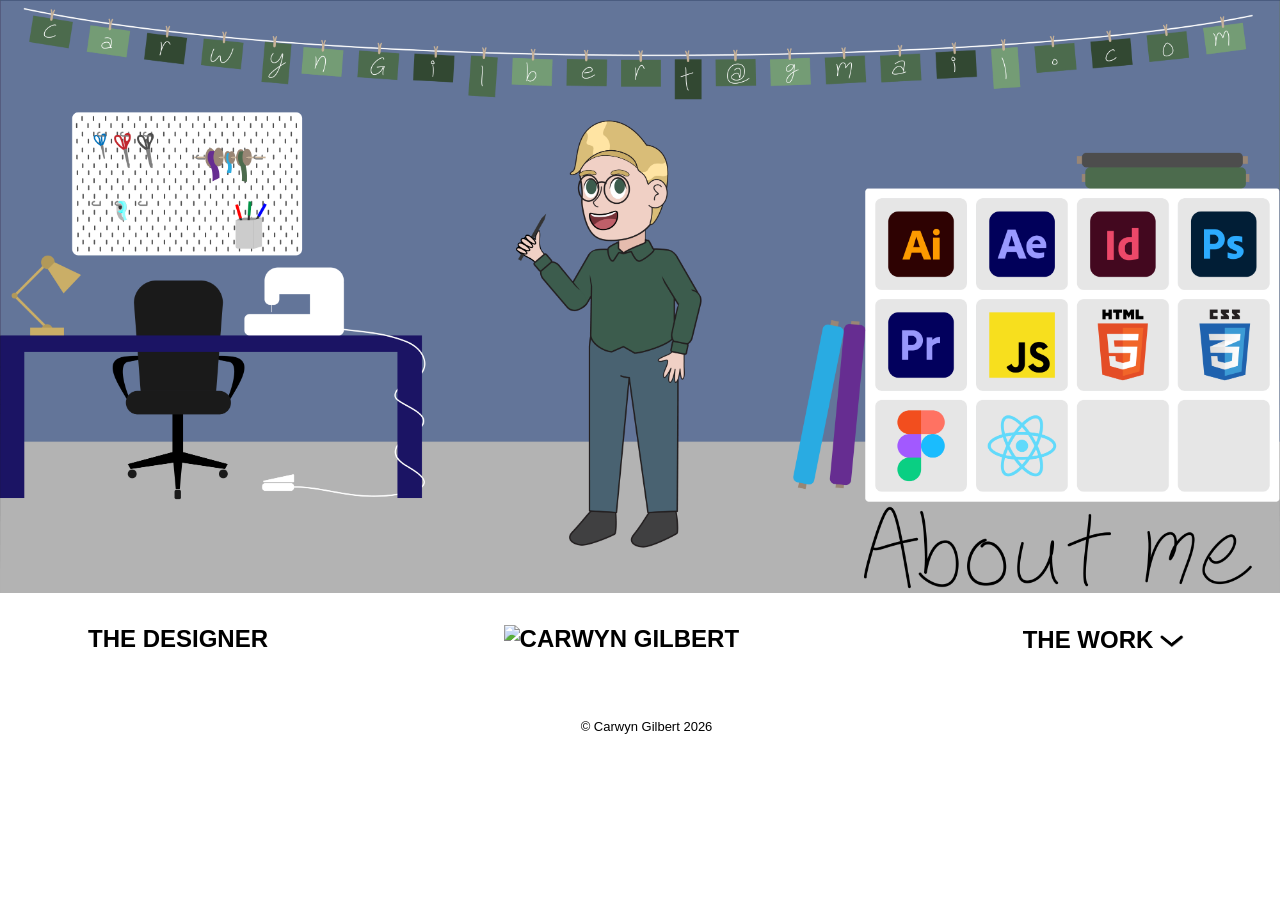
==== about.html @ acc24507 "assorted tweaks from hovers to buttons" ====
<!DOCTYPE html>
<html lang="en">
<head>
    <meta charset="UTF-8">
    <meta name="viewport" content="width=device-width, initial-scale=1.0">
    <title>Carwyn Gilbert Portfolio</title>
    <link rel="stylesheet" href="main.css">
    <link rel="stylesheet" href="craft.css">
    <script src="script.js" defer></script>
</head>
<body>
    <header>
        <div class="hero" id="craft-hero">
                <div id="postcard-1"><img class="transparent" src="images/transparent.png"></div>
                <div id="postcard-2"><img class="transparent" src="images/transparent.png"></div>
                <div id="postcard-3"><img class="transparent" src="images/transparent.png"></div>
                <div id="postcard-4"><img class="transparent" src="images/transparent.png"></div>
                <div id="postcard-5"><img class="transparent" src="images/transparent.png"></div>
                <div id="postcard-6"><img class="transparent" src="images/transparent.png"></div>
                <div id="postcard-7"><img class="transparent" src="images/transparent.png"></div>
                <div id="postcard-8"><img class="transparent" src="images/transparent.png"></div>
                <div id="postcard-9"><img class="transparent" src="images/transparent.png"></div>
                <div id="postcard-10"><img class="transparent" src="images/transparent.png"></div>
                <div id="postcard-11"><img class="transparent" src="images/transparent.png"></div>
                <div id="postcard-12"><img class="transparent" src="images/transparent.png"></div>
                <div id="postcard-13"><img class="transparent" src="images/transparent.png"></div>
                <div id="postcard-14"><img class="transparent" src="images/transparent.png"></div>
                <div id="postcard-15"><img class="transparent" src="images/transparent.png"></div>
                <div id="postcard-16"><img class="transparent" src="images/transparent.png"></div>
                <div id="postcard-17"><img class="transparent" src="images/transparent.png"></div>
                <div id="postcard-18"><img class="transparent" src="images/transparent.png"></div>
                <div id="postcard-19"><img class="transparent" src="images/transparent.png"></div>
                <div id="postcard-20"><img class="transparent" src="images/transparent.png"></div>
                <div id="postcard-21"><img class="transparent" src="images/transparent.png"></div>
                <div id="postcard-22"><img class="transparent" src="images/transparent.png"></div>
                <div id="postcard-23"><img class="transparent" src="images/transparent.png"></div>
                <div id="lamp"></div>
                <img class="craft" id="backgrgound" src="images/craftroom layers/0 background.png" alt="a denim blue room with a sewing machine on a table and a shelf full of different logos of softwares Carwyn is proficient in">
                <img class="craft" id="body" src="images/craftroom layers/0.1 body.png" alt="Carwyn dressed in a green shirt and denim pants">
                <img class="craft" id="arm" src="images/craftroom layers/0.2 arm.png" alt="Carwyn's hand holding a pen">
                <img class="craft" id="head" src="images/craftroom layers/0.3 head.png" alt="Carwyn's smiling face">
                <img class="craft" id="lamplight" src="images/craftroom layers/0.4 lamplight.png" alt="the glowing light from a desk lamp">
                <img class="craft" id="card-1" src="images/craftroom layers/1.png" alt="a capital C on a green postcard">
                <img class="craft" id="card-2" src="images/craftroom layers/2.png" alt="a letter a on a green postcard">
                <img class="craft" id="card-3" src="images/craftroom layers/3.png" alt="a letter r on a green postcard">
                <img class="craft" id="card-4" src="images/craftroom layers/4.png" alt="a letter w on a green postcard">
                <img class="craft" id="card-5" src="images/craftroom layers/5.png" alt="a letter y on a green postcard">
                <img class="craft" id="card-6" src="images/craftroom layers/6.png" alt="a letter n on a green postcard">
                <img class="craft" id="card-7" src="images/craftroom layers/7.png" alt="a capital G on a green postcard">
                <img class="craft" id="card-8" src="images/craftroom layers/8.png" alt="a letter i on a green postcard">
                <img class="craft" id="card-9" src="images/craftroom layers/9.png" alt="a letter l on a green postcard">
                <img class="craft" id="card-10" src="images/craftroom layers/10.png" alt="a letter b on a green postcard">
                <img class="craft" id="card-11" src="images/craftroom layers/11.png" alt="a letter e on a green postcard">
                <img class="craft" id="card-12" src="images/craftroom layers/12.png" alt="a letter r on a green postcard">
                <img class="craft" id="card-13" src="images/craftroom layers/13.png" alt="a letter t on a green postcard">
                <img class="craft" id="card-14" src="images/craftroom layers/14.png" alt="an at symbole on a green postcard">
                <img class="craft" id="card-15" src="images/craftroom layers/15.png" alt="a letter g on a green postcard">
                <img class="craft" id="card-16" src="images/craftroom layers/16.png" alt="a letter m on a green postcard">
                <img class="craft" id="card-17" src="images/craftroom layers/17.png" alt="a letter a on a green postcard">
                <img class="craft" id="card-18" src="images/craftroom layers/18.png" alt="a letter i on a green postcard">
                <img class="craft" id="card-19" src="images/craftroom layers/19.png" alt="a letter l on a green postcard">
                <img class="craft" id="card-20" src="images/craftroom layers/20.png" alt="a period symbol on a green postcard">
                <img class="craft" id="card-21" src="images/craftroom layers/21.png" alt="a letter c on a green postcard">
                <img class="craft" id="card-22" src="images/craftroom layers/22.png" alt="a letter o on a green postcard">
                <img class="craft" id="card-23" src="images/craftroom layers/23.png" alt="a letter m on a green postcard">
        </div>
        <nav>
            <div class="topnav default" id="navbar">
                <button class="hamburger" id="burger" onclick="hamburger()"><img id="menu-icon" src="images/hamburger.png" alt="click to open the menu"></button>
                <ul>
                    <li id="home-logo"> <a href="index.html" class="logo"><img src="images/CSLG-logo.svg" alt="Carwyn Gilbert" id="svg-logo"/></a></li>
                    <li id="designer"><a href="about.html">The Designer</a></li>
                    <li id="expand-submenu"><button onclick="expandCases()">The Work <img src="images/arrow down.png" id="arrow"></button>
                        <div id="submenu" class="submenu expandable">
                            <ul id="submenu-list">
                                <li class="explore"><a href="rise.html">Rise Chocolate</a></li>
                                <li class="explore"><a href="mana.html">Mana E-Bike</a></li>
                                <li class="explore"><a href="athena.html">Athena Umbrella Co</a></li>
                                <li class="explore"><a href="KES.html">Author Site</a></li>
                                <li class="explore"><a href="greaterviczoo.html">Greater Victoria Zoo</a></li>
                            </ul>
                        </div>
                    </li>
                </ul>
            </div>
        </nav>
    </header>
    <main>
        
    </main>
    <footer>
        <p><span> &#169; </span>Carwyn Gilbert 2026</p>
    </footer>
</body>
</html>
---- main.css ----
body {
    margin: 0;
    min-height: 100vh;
    display: flex;
    flex-direction: column;
    align-items: center;
}

main {
    width: 100%;
    height: auto;
    overflow: hidden;
    display: flex;
    flex-direction: column;
    align-items: center;
    gap: 1rem;
    max-width: 1200px;
    margin-bottom: 1%;
}

footer {
    margin: 1%;
}

/* Nav */
header {
    display: flex;
    flex-direction: column;
    align-items: end;
    z-index: 1;
    margin-bottom: .5%;
    }


#svg-logo {
    height: 5rem;
    margin-top: -1rem;
    max-width: 100rem;
}

nav {
    display: flex;
    flex-direction: row;
    width: 100%;
    justify-content: space-between;
    z-index: 3;
}

.topnav {
	display: flex;
    flex-direction: row;
    align-items: center;
    margin: 1em;
    width: 100%;
}

.topnav ul {
    display: flex;
    flex-direction: row;
    list-style: none;
    justify-content: space-between;
    align-items: start;
    width: 100%;
}

.topnav li {
    margin-right: 2em;
    margin-left: 2em;
    flex-shrink: 0;
}

.topnav button {
    font-family: sans-serif;
    font-weight: 700;
    font-size: x-large;
    text-transform: uppercase;
    margin: 0;
    padding-left: 2em;
    padding-right: 2em;
    max-height: 2em;
    border: none;
    background-color: rgba(0,0,0,0);
    cursor: pointer;
}

.topnav img {
    max-width: 3rem;
}

.hamburger {
    display: none;
}
#arrow {
    width: 1em;
}
#arrowup {
    width: 1em;
    rotate: 180deg;
}

.expandable {
    display: none;
}

.expanded-explore {
    display: block;
}

#expand-submenu {
    display: flex;
    flex-direction: column;
    justify-content: center;
    order: 3;
}

#submenu {
    position: relative;
    top: -13.25rem;
}

#submenu ul {
    display: flex;
    flex-direction: column;
    padding: 0;
    align-items: center;
    background-color: white;
    
}

#submenu li {
    margin: 0;
    margin-top: .5em;
    font-size: large;
    padding-right: 1em;
}

#submenu a:link,
#submenu a:visited {
    margin: 0;
    margin-top: .5em;
    font-size: medium;
}

ul a:link,
ul a:visited {
    color: black;
    font-family: sans-serif;
    font-weight: 700;
    font-size: x-large;
    text-decoration: none;
    text-transform: uppercase;
}
#designer {
    order:1;
}
#home-logo {
    order:2;
}


@media screen and (max-width: 800px) {
    .topnav {
        justify-content: end;
    }
    .default ul {
        display: none;
    }
    .hamburger {
        display: block;
    }

    .expanded ul {
        display: flex;
        flex-direction: column;
        z-index: 6;
        align-items: center;
    }
    .expanded ul button {
        font-family: sans-serif;
        font-weight: 700;
        font-size: x-large;
        margin: 0;
        padding: 0;
        max-height: 2em;
    }
    .expanded li {
        margin-bottom: 1em;
    }

    #submenu-list {
        position: relative;
        top: 13rem;
    }

    #home-logo {
        order: 0;
    }
    #burger {
        order: 2;
        padding: 0;
        align-self: start;
    }
}

.transparent {
    object-fit: contain;
    max-width: 100%;
    max-height: 100%;
    align-self: center;
}


h1 {
    font-family: sans-serif;
    font-weight: 500;
    margin: 0;
}

h3 {
    font-family: sans-serif;
    font-weight: 400;
    margin: 0;
}

p {
    font-family: sans-serif;
    font-weight: 100;
    margin: 0;
    max-width: 70ch;
    margin-inline: auto;
    text-indent: 1em;
}

footer {
    font-size: small;
}
---- craft.css ----
.hero {
    display: grid;
    grid-template-columns: .5fr repeat(23, 1fr) .5fr;
    grid-template-rows: .5fr 1fr 1fr;
}
.hero div {
    align-self: center;
}

.craft {
    grid-area: 1 / 1 / span 3 /span 25;
    display: grid;
    grid-template-columns: 1fr;
    grid-template-rows: 1fr;
    height: auto;
    width: 100%;
}

.craft img {
    grid-area: 1 / 1 / 4 / 6;
}

/* .transparent {
    object-fit: contain;
    max-width: 100%;
    max-height: 100%;
    align-self: center;
} */

#postcard-1 {
    grid-area: 1 / 2 / span 1 / span 1;
    z-index: 10;
}
#postcard-1:hover ~ #card-1 {
    transform-origin: 4% 3%;
    transform: rotate(10deg);
}

#postcard-2 {
    grid-area: 1 / 3 / span 1 / span 1;
    z-index: 10;
}
#postcard-2:hover ~ #card-2 {
    transform-origin: 8% 5%;
    transform: rotate(10deg);
}

#postcard-3 {
    grid-area: 1 / 4 / span 1 / span 1;
    z-index: 10;
}
#postcard-3:hover ~ #card-3 {
    transform-origin: 13% 6%;
    transform: rotate(10deg);
}

#postcard-4 {
    grid-area: 1 / 5 / span 1 / span 1;
    z-index: 10;
}
#postcard-4:hover ~ #card-4 {
    transform-origin: 17% 6%;
    transform: rotate(10deg);
}

#postcard-5 {
    grid-area: 1 / 6 / span 1 / span 1;
    z-index: 10;
}
#postcard-5:hover ~ #card-5 {
    transform-origin: 21% 7%;
    transform: rotate(10deg);
}

#postcard-6 {
    grid-area: 1 / 7 / span 1 / span 1;
    z-index: 10;
}
#postcard-6:hover ~ #card-6 {
    transform-origin: 25% 8%;
    transform: rotate(10deg);
}

#postcard-7 {
    grid-area: 1 / 8 / span 1 / span 1;
    z-index: 10;
}
#postcard-7:hover ~ #card-7 {
    transform-origin: 29% 8%;
    transform: rotate(10deg);
}

#postcard-8 {
    grid-area: 1 / 9 / span 1 / span 1;
    z-index: 10;
}
#postcard-8:hover ~ #card-8 {
    transform-origin: 34% 8%;
    transform: rotate(10deg);
}

#postcard-9 {
    grid-area: 1 / 10 / span 1 / span 1;
    z-index: 10;
}
#postcard-9:hover ~ #card-9 {
    transform-origin: 37% 8%;
    transform: rotate(10deg);
}

#postcard-10 {
    grid-area: 1 / 11 / span 1 / span 1;
    z-index: 10;
}
#postcard-10:hover ~ #card-10 {
    transform-origin: 41% 9%;
    transform: rotate(10deg);
}

#postcard-11 {
    grid-area: 1 / 12 / span 1 / span 1;
    z-index: 10;
}
#postcard-11:hover ~ #card-11 {
    transform-origin: 45% 9%;
    transform: rotate(10deg);
}

#postcard-12 {
    grid-area: 1 / 13 / span 1 / span 1;
    z-index: 10;
}
#postcard-12:hover ~ #card-12 {
    transform-origin: 50% 9%;
    transform: rotate(10deg);
}

#postcard-13 {
    grid-area: 1 / 14 / span 1 / span 1;
    z-index: 10;
}
#postcard-13:hover ~ #card-13 {
    transform-origin: 53% 9%;
    transform: rotate(10deg);
}

#postcard-14 {
    grid-area: 1 / 15 / span 1 / span 1;
    z-index: 10;
}
#postcard-14:hover ~ #card-14 {
    transform-origin: 57% 9%;
    transform: rotate(10deg);
}

#postcard-15 {
    grid-area: 1 / 16 / span 1 / span 1;
    z-index: 10;
}
#postcard-15:hover ~ #card-15 {
    transform-origin: 61% 9%;
    transform: rotate(10deg);
}

#postcard-16 {
    grid-area: 1 / 17 / span 1 / span 1;
    z-index: 10;
}
#postcard-16:hover ~ #card-16 {
    transform-origin: 65% 9%;
    transform: rotate(10deg);
}

#postcard-17 {
    grid-area: 1 / 18 / span 1 / span 1;
    z-index: 10;
}
#postcard-17:hover ~ #card-17 {
    transform-origin: 70% 9%;
    transform: rotate(10deg);
}

#postcard-18 {
    grid-area: 1 / 19 / span 1 / span 1;
    z-index: 10;
}
#postcard-18:hover ~ #card-18 {
    transform-origin: 74% 8.5%;
    transform: rotate(10deg);
}

#postcard-19 {
    grid-area: 1 / 20 / span 1 / span 1;
    z-index: 10;
}
#postcard-19:hover ~ #card-19 {
    transform-origin: 78% 8%;
    transform: rotate(10deg);
}

#postcard-20 {
    grid-area: 1 / 21 / span 1 / span 1;
    z-index: 10;
}
#postcard-20:hover ~ #card-20 {
    transform-origin: 82% 8%;
    transform: rotate(10deg);
}

#postcard-21 {
    grid-area: 1 / 22 / span 1 / span 1;
    z-index: 10;
}
#postcard-21:hover ~ #card-21 {
    transform-origin: 86% 7%;
    transform: rotate(10deg);
}

#postcard-22 {
    grid-area: 1 / 23 / span 1 / span 1;
    z-index: 10;
}
#postcard-22:hover ~ #card-22 {
    transform-origin: 91% 5%;
    transform: rotate(10deg);
}

#postcard-23 {
    grid-area: 1 / 24 / span 1 / span 1;
    z-index: 10;
}
#postcard-23:hover ~ #card-23 {
    transform-origin: 95% 4%;
    transform: rotate(10deg);
}

#lamp {
    grid-area: 2 / 2 / span 1 / span 1;
    z-index: 10;
    align-self: end;
}
#lamp img {
    object-fit: fill;
    margin-bottom: 5%;
}

#lamp:hover ~ #lamplight {
    z-index: 5;
}
#lamplight {
    z-index: -1;
}


@keyframes armWave {
    0% {transform: rotate(-5deg);}
    100% {transform: rotate(5deg);}
}
#arm {
    transform-origin: 44% 50%;
    animation: armWave 2s linear infinite alternate;
}

@keyframes headTic {
    0% {transform: rotate(0deg);}
    100% {transform: rotate(-5deg);}
}

#head {
    transform-origin: 49% 39%;
    animation: headTic 3s linear infinite alternate;
}
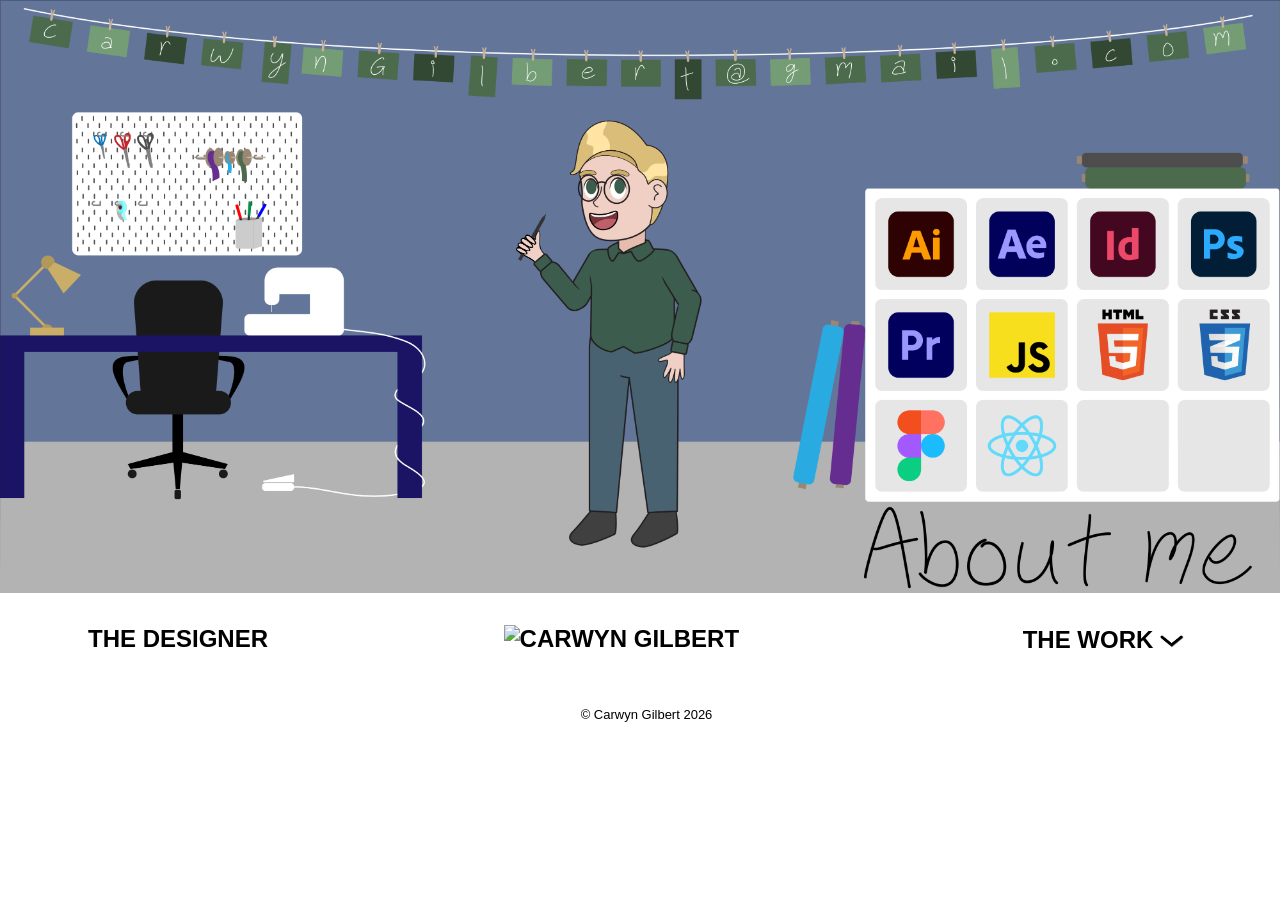
==== commit 3638c92a: "switched lamp to button instead of hover" ====
--- a/about.html
+++ b/about.html
@@ -7,6 +7,7 @@
     <link rel="stylesheet" href="main.css">
     <link rel="stylesheet" href="craft.css">
     <script src="script.js" defer></script>
+    <script src="craft.js" defer></script>
 </head>
 <body>
     <header>
@@ -34,12 +35,12 @@
                 <div id="postcard-21"><img class="transparent" src="images/transparent.png"></div>
                 <div id="postcard-22"><img class="transparent" src="images/transparent.png"></div>
                 <div id="postcard-23"><img class="transparent" src="images/transparent.png"></div>
-                <div id="lamp"></div>
+                <div id="lamp"><button onclick="lampSwitch()"><img class="transparent" src="images/transparent.png" alt="a work lamp, currently off"></button></div>
                 <img class="craft" id="backgrgound" src="images/craftroom layers/0 background.png" alt="a denim blue room with a sewing machine on a table and a shelf full of different logos of softwares Carwyn is proficient in">
                 <img class="craft" id="body" src="images/craftroom layers/0.1 body.png" alt="Carwyn dressed in a green shirt and denim pants">
                 <img class="craft" id="arm" src="images/craftroom layers/0.2 arm.png" alt="Carwyn's hand holding a pen">
                 <img class="craft" id="head" src="images/craftroom layers/0.3 head.png" alt="Carwyn's smiling face">
-                <img class="craft" id="lamplight" src="images/craftroom layers/0.4 lamplight.png" alt="the glowing light from a desk lamp">
+                <img class="craft light" id="lamp-off" src="images/craftroom layers/0.4 lamplight.png" alt="the glowing light from a desk lamp">
                 <img class="craft" id="card-1" src="images/craftroom layers/1.png" alt="a capital C on a green postcard">
                 <img class="craft" id="card-2" src="images/craftroom layers/2.png" alt="a letter a on a green postcard">
                 <img class="craft" id="card-3" src="images/craftroom layers/3.png" alt="a letter r on a green postcard">
--- a/main.css
+++ b/main.css
@@ -1,5 +1,9 @@
+html, body {
+    margin: 0;
+    padding: 0;
+}
+
 body {
-    margin: 0;
     min-height: 100vh;
     display: flex;
     flex-direction: column;
@@ -13,9 +17,6 @@
     display: flex;
     flex-direction: column;
     align-items: center;
-    gap: 1rem;
-    max-width: 1200px;
-    margin-bottom: 1%;
 }
 
 footer {
@@ -214,18 +215,21 @@
     font-family: sans-serif;
     font-weight: 500;
     margin: 0;
+    margin-bottom: .5em;
 }
 
 h3 {
     font-family: sans-serif;
     font-weight: 400;
     margin: 0;
+    margin-bottom: .5em;
 }
 
 p {
     font-family: sans-serif;
     font-weight: 100;
     margin: 0;
+    margin-bottom: 1em;
     max-width: 70ch;
     margin-inline: auto;
     text-indent: 1em;
@@ -233,4 +237,103 @@
 
 footer {
     font-size: small;
+}
+
+.card {
+    display: grid;
+    grid-template-columns: 1fr 1fr;
+    margin: 2.5% 5%;
+    align-items: center;
+}
+.card img {
+    width: 100%;
+}
+#intro {
+    margin: 0;
+}
+
+.info {
+    display: flex;
+    flex-direction: column;
+    align-items: center;
+    margin: 2rem;    
+    text-align: center;
+}
+
+#rise {
+    margin-top: -10%;
+}
+
+.carousel {
+    display: grid;
+    grid-template-columns: 10% 80% 10%;
+    grid-template-rows: 1fr;
+    justify-content: center;
+    align-items: center;
+}
+.carousel img {
+    grid-area: 1 / 2 / span 1 /span 1;
+}
+.carousel a {
+    grid-area: 1 / 2 / span 1 /span 1;
+}
+.carousel button {
+    grid-area: 1 / 3 / span 1 /span 1;
+    justify-self: end;
+    padding: 0;
+    border-radius: 100%;
+    height: 2rem;
+    width: 2rem;
+    padding: .25rem;
+    order: 2;
+    cursor: pointer;
+}
+
+.carousel .left {
+    grid-area: 1 / 1 / span 1 /span 1;
+    justify-self: start;
+    order: 2;
+}
+.left img{
+    rotate: 180deg;
+}
+
+#rise-top {
+    order: 1;
+}
+#rise-left {
+    display: none;
+}
+#rise-right {
+    display: none;
+}
+
+#athena-top {
+    order: 1;
+}
+#athena-left {
+    display: none;
+}
+#athena-right {
+    display: none;
+}
+
+#zoo-top {
+    order: 1;
+}
+#zoo-left {
+    display: none;
+}
+#zoo-right {
+    display: none;
+}
+
+#KES-top {
+    order: 1;
+}
+#KES-left {
+    display: none;
+}
+#KES-right {
+    display: none;
 }
--- a/craft.css
+++ b/craft.css
@@ -236,19 +236,26 @@
 
 #lamp {
     grid-area: 2 / 2 / span 1 / span 1;
-    z-index: 10;
+    z-index: 10;    
     align-self: end;
 }
+
+#lamp button {
+    background-color: transparent;
+    border: none;
+    cursor: pointer;
+}
+
 #lamp img {
     object-fit: fill;
     margin-bottom: 5%;
 }
 
-#lamp:hover ~ #lamplight {
-    z-index: 5;
-}
-#lamplight {
+#lamp-off {
     z-index: -1;
+}
+#lamp-on {
+    z-index: 2;
 }
 
 
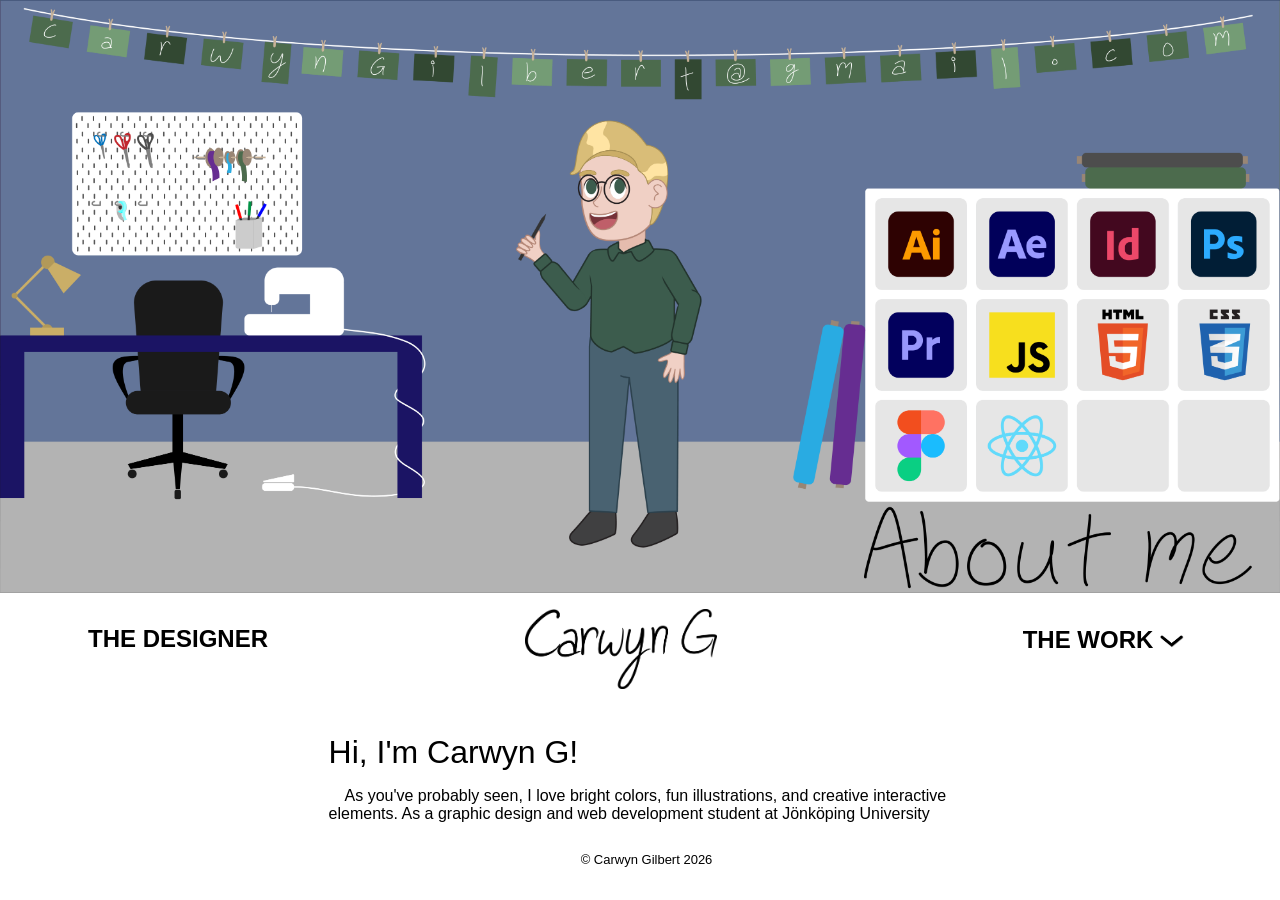
==== commit 3ee74e70: "images filled on all pages, navbar logo tweaked" ====
--- a/about.html
+++ b/about.html
@@ -69,7 +69,7 @@
             <div class="topnav default" id="navbar">
                 <button class="hamburger" id="burger" onclick="hamburger()"><img id="menu-icon" src="images/hamburger.png" alt="click to open the menu"></button>
                 <ul>
-                    <li id="home-logo"> <a href="index.html" class="logo"><img src="images/CSLG-logo.svg" alt="Carwyn Gilbert" id="svg-logo"/></a></li>
+                    <li id="home-logo"> <a href="index.html" class="logo"><img src="images/cslg-logo.png" alt="Carwyn G" id="svg-logo"/></a></li>
                     <li id="designer"><a href="about.html">The Designer</a></li>
                     <li id="expand-submenu"><button onclick="expandCases()">The Work <img src="images/arrow down.png" id="arrow"></button>
                         <div id="submenu" class="submenu expandable">
@@ -87,7 +87,10 @@
         </nav>
     </header>
     <main>
-        
+        <div class="bio">
+            <h1>Hi, I'm Carwyn G!</h1>
+            <p>As you've probably seen, I love bright colors, fun illustrations, and creative interactive elements. As a graphic design and web development student at Jönköping University</p>
+        </div>
     </main>
     <footer>
         <p><span> &#169; </span>Carwyn Gilbert 2026</p>
--- a/main.css
+++ b/main.css
@@ -159,50 +159,6 @@
 }
 
 
-@media screen and (max-width: 800px) {
-    .topnav {
-        justify-content: end;
-    }
-    .default ul {
-        display: none;
-    }
-    .hamburger {
-        display: block;
-    }
-
-    .expanded ul {
-        display: flex;
-        flex-direction: column;
-        z-index: 6;
-        align-items: center;
-    }
-    .expanded ul button {
-        font-family: sans-serif;
-        font-weight: 700;
-        font-size: x-large;
-        margin: 0;
-        padding: 0;
-        max-height: 2em;
-    }
-    .expanded li {
-        margin-bottom: 1em;
-    }
-
-    #submenu-list {
-        position: relative;
-        top: 13rem;
-    }
-
-    #home-logo {
-        order: 0;
-    }
-    #burger {
-        order: 2;
-        padding: 0;
-        align-self: start;
-    }
-}
-
 .transparent {
     object-fit: contain;
     max-width: 100%;
@@ -245,11 +201,19 @@
     margin: 2.5% 5%;
     align-items: center;
 }
-.card img {
+.card:nth-of-type(even) .info{
+    order: 1;
+}
+
+  .card img {
     width: 100%;
 }
 #intro {
     margin: 0;
+    width: 100%;
+}
+#intro .info {
+    margin-top: 10%;
 }
 
 .info {
@@ -258,6 +222,7 @@
     align-items: center;
     margin: 2rem;    
     text-align: center;
+    align-self: start;
 }
 
 #rise {
@@ -336,4 +301,124 @@
 }
 #KES-right {
     display: none;
+}
+
+#bubble {
+    display: none;
+}
+#mobile {
+    display: none;
+}
+
+.portfolio-page {
+    display: grid;
+    grid-template-columns: 1fr 1fr;
+    grid-template-rows: repeat(16 1fr);
+    column-gap: 5%;
+}
+
+.portfolio-page img {
+    width: 100%;
+    grid-row: span 2;
+}
+
+/* Mobile View */
+@media screen and (max-width: 800px) {
+    .topnav {
+        justify-content: end;
+    }
+    .default ul {
+        display: none;
+    }
+    .hamburger {
+        display: block;
+    }
+
+    .expanded ul {
+        display: flex;
+        flex-direction: column;
+        z-index: 6;
+        align-items: center;
+    }
+    .expanded ul button {
+        font-family: sans-serif;
+        font-weight: 700;
+        font-size: x-large;
+        margin: 0;
+        padding: 0;
+        max-height: 2em;
+    }
+    .expanded li {
+        margin-bottom: 1em;
+    }
+
+    #submenu-list {
+        position: relative;
+        top: 13rem;
+    }
+
+    #home-logo {
+        order: 0;
+    }
+    #burger {
+        order: 2;
+        padding: 0;
+        align-self: start;
+    }
+
+    .card {
+        display: grid;
+        grid-template-columns: 1fr;
+        grid-template-rows: 1fr 1fr;
+        margin: 2.5% 5%;
+        align-items: center;
+    }
+    .card:nth-of-type(even) .info {
+        order: 0;
+    }
+    
+    #me {
+        display: grid;
+        grid-template-columns: 1fr .5fr 1fr;
+        grid-template-rows: 1fr 1fr;
+    }
+    #portrait {
+        grid-area: 1 / 2 / 4 / 4;
+    }
+    #bubble {
+        display: block;
+        grid-area: 1 / 1 / 2 / 3;
+    }
+    #mobile {
+        display: block;
+        grid-area: 1 / 1 / 2 / 3;
+        margin-top: 5%;
+        padding: 16% 22% 10% 15%;
+        margin-left: -2%;
+        text-align: center;
+    }
+    .portfolio-page {
+        display: grid;
+        grid-template-columns: 1fr;
+    }
+}
+
+@media screen and (max-width: 565px) {
+    #mobile {
+        margin-top: 5%;
+        padding: 16% 22% 10% 15%;
+        margin-left: -2%;
+        text-align: center;
+        font-size: small;
+    }
+}
+
+@media screen and (max-width: 450px) {
+    #mobile {
+        margin-top: 5%;
+        padding: 16% 22% 10% 15%;
+        margin-left: -2%;
+        text-align: center;
+        font-size: x-small;
+    }
 }
--- a/craft.css
+++ b/craft.css
@@ -2,6 +2,7 @@
     display: grid;
     grid-template-columns: .5fr repeat(23, 1fr) .5fr;
     grid-template-rows: .5fr 1fr 1fr;
+    overflow: hidden;
 }
 .hero div {
     align-self: center;
@@ -252,10 +253,10 @@
 }
 
 #lamp-off {
-    z-index: -1;
+    display: none;
 }
 #lamp-on {
-    z-index: 2;
+    display: block;
 }
 
 
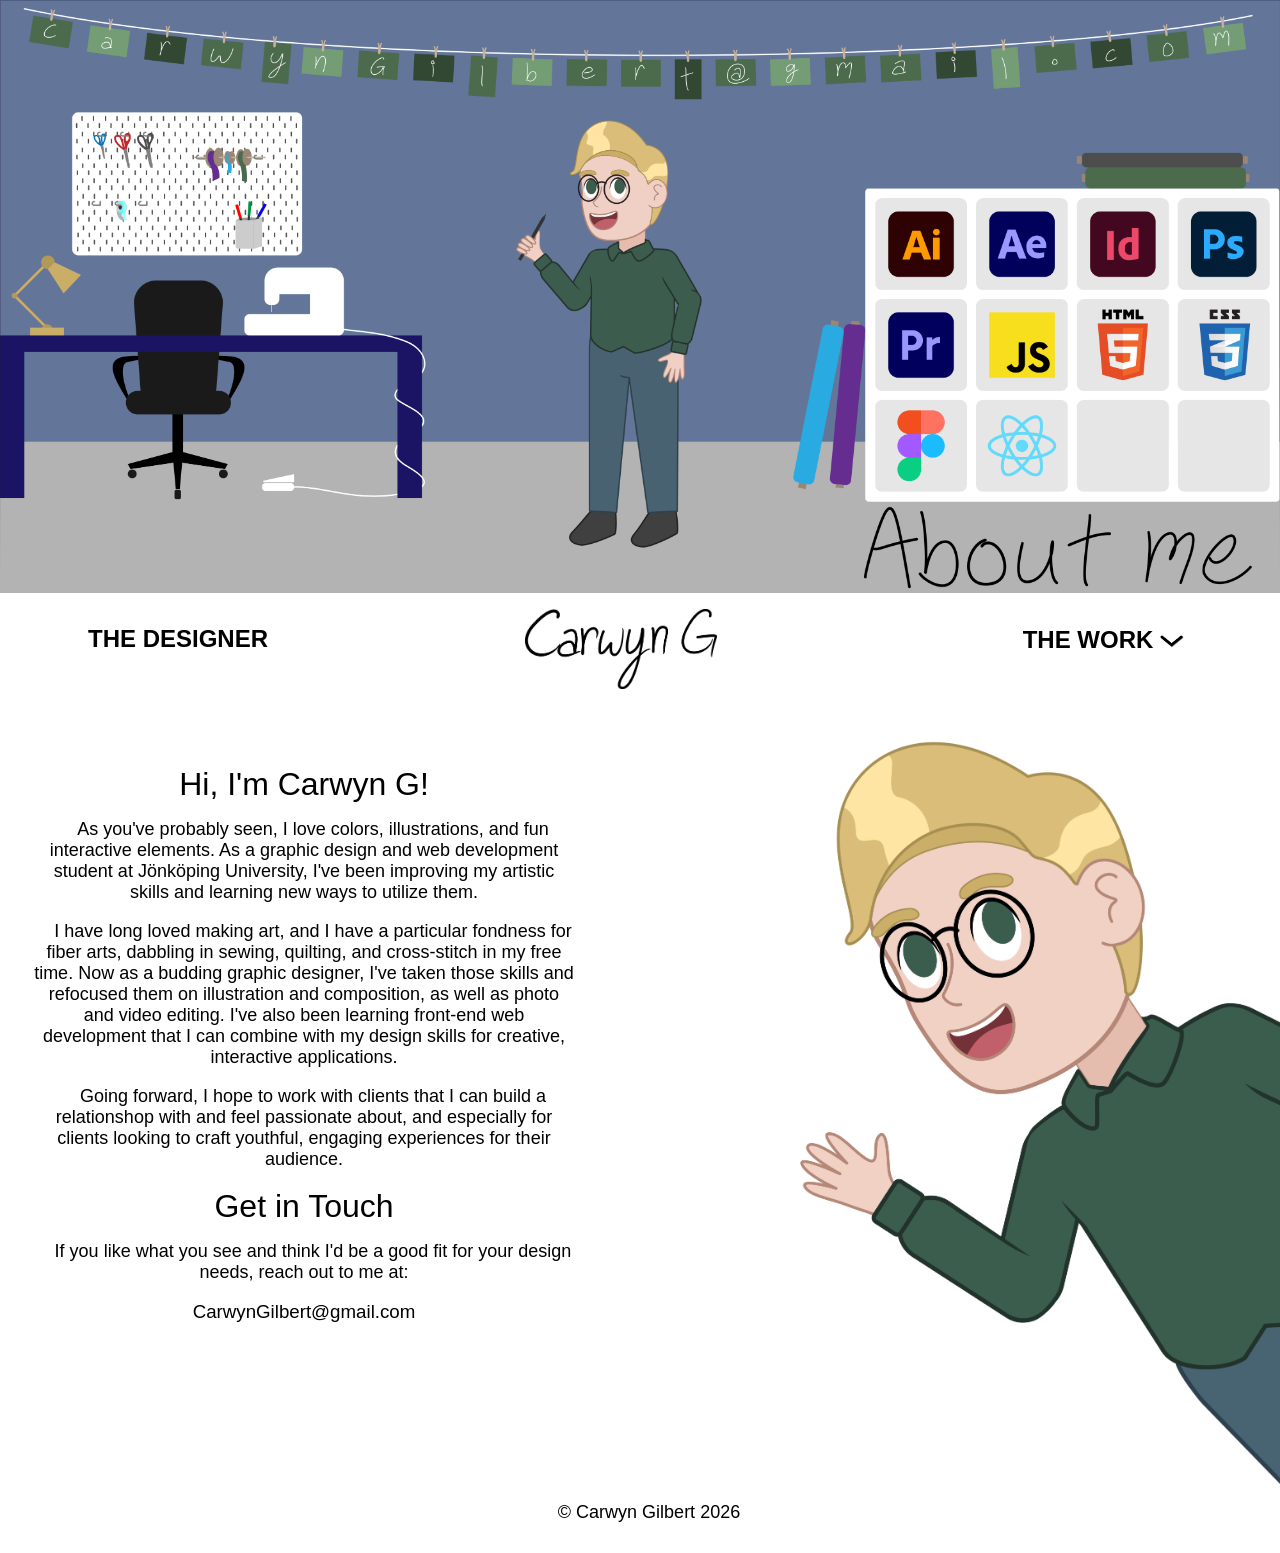
==== commit 789b526b: "navbar tweaks, mana content added" ====
--- a/about.html
+++ b/about.html
@@ -75,10 +75,10 @@
                         <div id="submenu" class="submenu expandable">
                             <ul id="submenu-list">
                                 <li class="explore"><a href="rise.html">Rise Chocolate</a></li>
+                                <li class="explore"><a href="athena.html">Athena Umbrella Co</a></li>
                                 <li class="explore"><a href="mana.html">Mana E-Bike</a></li>
-                                <li class="explore"><a href="athena.html">Athena Umbrella Co</a></li>
+                                <li class="explore"><a href="greaterviczoo.html">Greater Victoria Zoo</a></li>
                                 <li class="explore"><a href="KES.html">Author Site</a></li>
-                                <li class="explore"><a href="greaterviczoo.html">Greater Victoria Zoo</a></li>
                             </ul>
                         </div>
                     </li>
@@ -87,9 +87,17 @@
         </nav>
     </header>
     <main>
-        <div class="bio">
-            <h1>Hi, I'm Carwyn G!</h1>
-            <p>As you've probably seen, I love bright colors, fun illustrations, and creative interactive elements. As a graphic design and web development student at Jönköping University</p>
+        <div class="portfolio-page">
+            <div class="info">
+                <h1>Hi, I'm Carwyn G!</h1>
+                <p>As you've probably seen, I love colors, illustrations, and fun interactive elements. As a graphic design and web development student at Jönköping University, I've been improving my artistic skills and learning new ways to utilize them.</p>
+                <p>I have long loved making art, and I have a particular fondness for fiber arts, dabbling in sewing, quilting, and cross-stitch in my free time. Now as a budding graphic designer, I've taken those skills and refocused them on illustration and composition, as well as photo and video editing. I've also been learning front-end web development that I can combine with my design skills for creative, interactive applications.</p>
+                <p>Going forward, I hope to work with clients that I can build a relationshop with and feel passionate about, and especially for clients looking to craft youthful, engaging experiences for their audience.</p>
+                <h1>Get in Touch</h1>
+                <p>If you like what you see and think I'd be a good fit for your design needs, reach out to me at:</p>
+                <h3>CarwynGilbert@gmail.com</h3>
+            </div>
+            <img src="images/peeking me.png" alt="an illustration of Carwyn G"
         </div>
     </main>
     <footer>
--- a/main.css
+++ b/main.css
@@ -112,11 +112,15 @@
     flex-direction: column;
     justify-content: center;
     order: 3;
+    position: relative;
 }
 
 #submenu {
-    position: relative;
-    top: -13.25rem;
+    position: absolute;
+    top: 105%;
+    z-index: 8;
+    padding: 1rem;
+    background-color: white;
 }
 
 #submenu ul {
@@ -132,7 +136,6 @@
     margin: 0;
     margin-top: .5em;
     font-size: large;
-    padding-right: 1em;
 }
 
 #submenu a:link,
@@ -172,6 +175,7 @@
     font-weight: 500;
     margin: 0;
     margin-bottom: .5em;
+    text-align: center;
 }
 
 h3 {
@@ -189,6 +193,7 @@
     max-width: 70ch;
     margin-inline: auto;
     text-indent: 1em;
+    font-size: large;
 }
 
 footer {
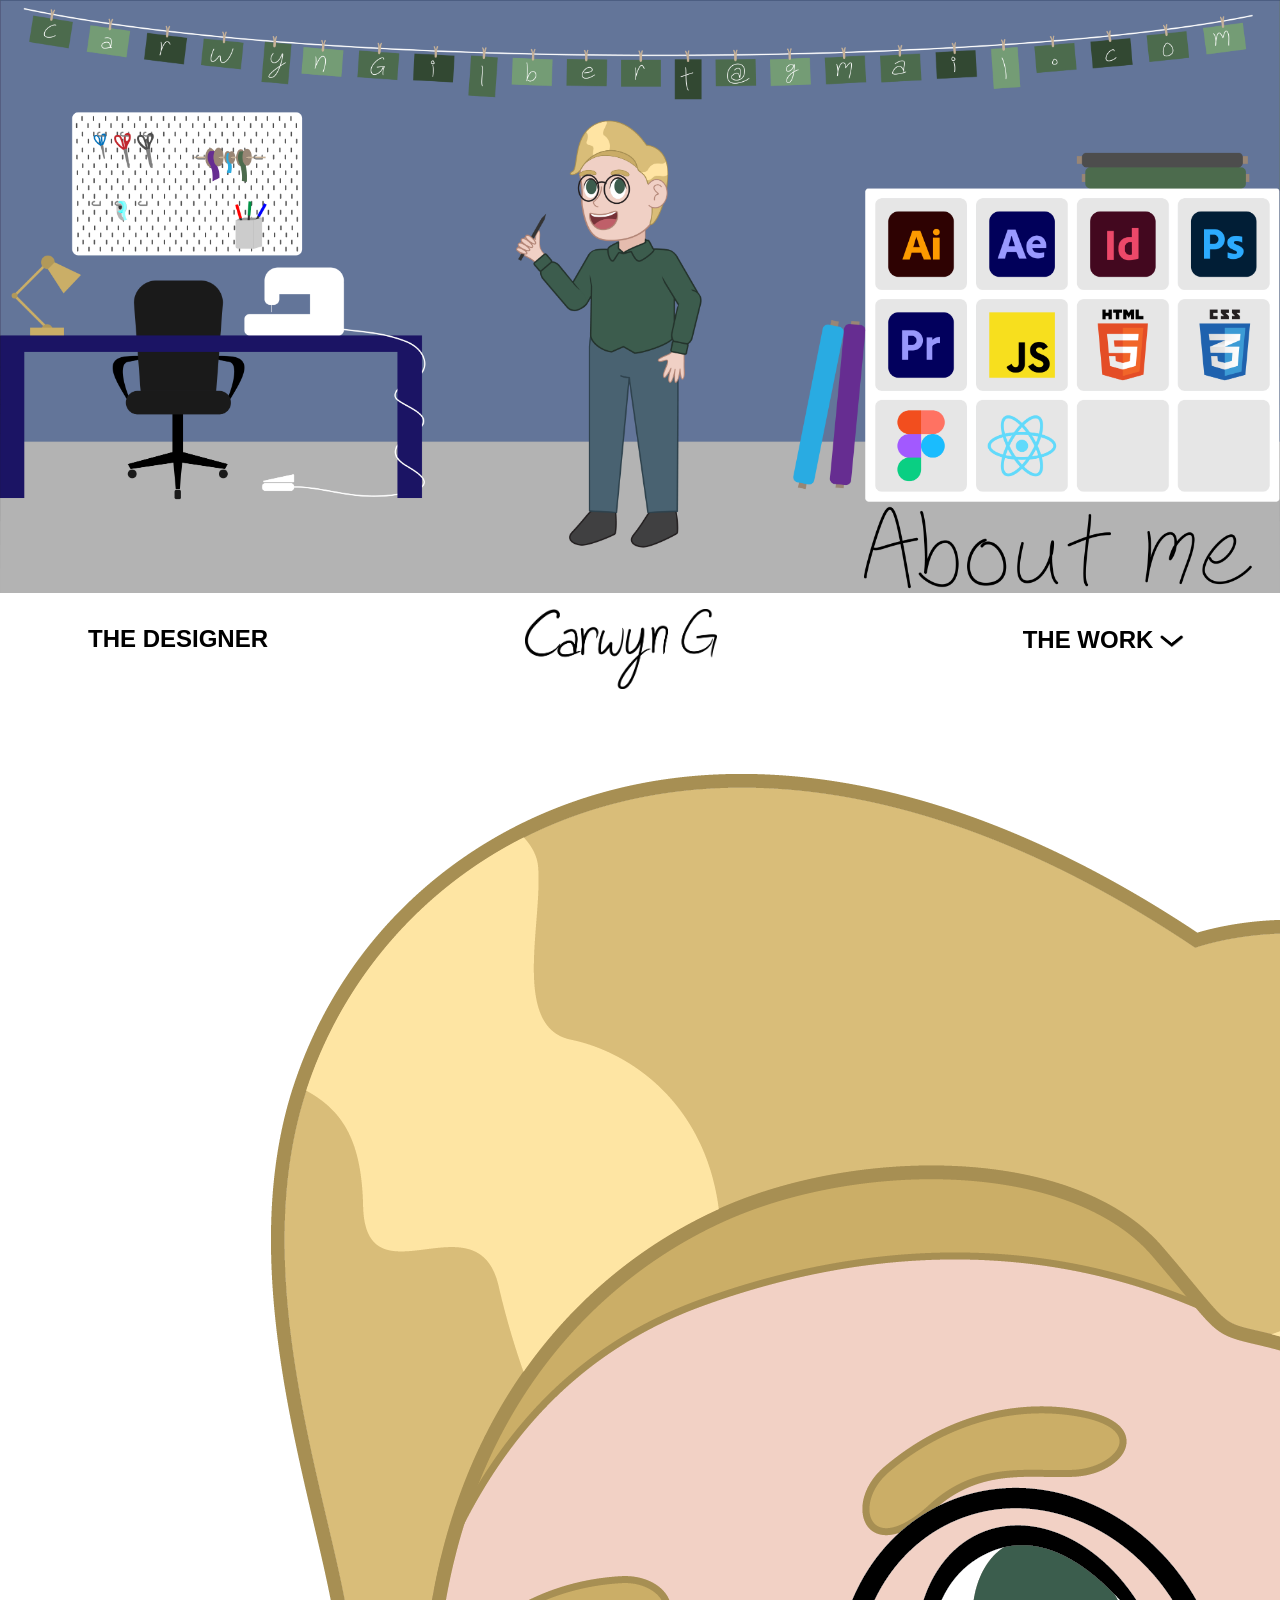
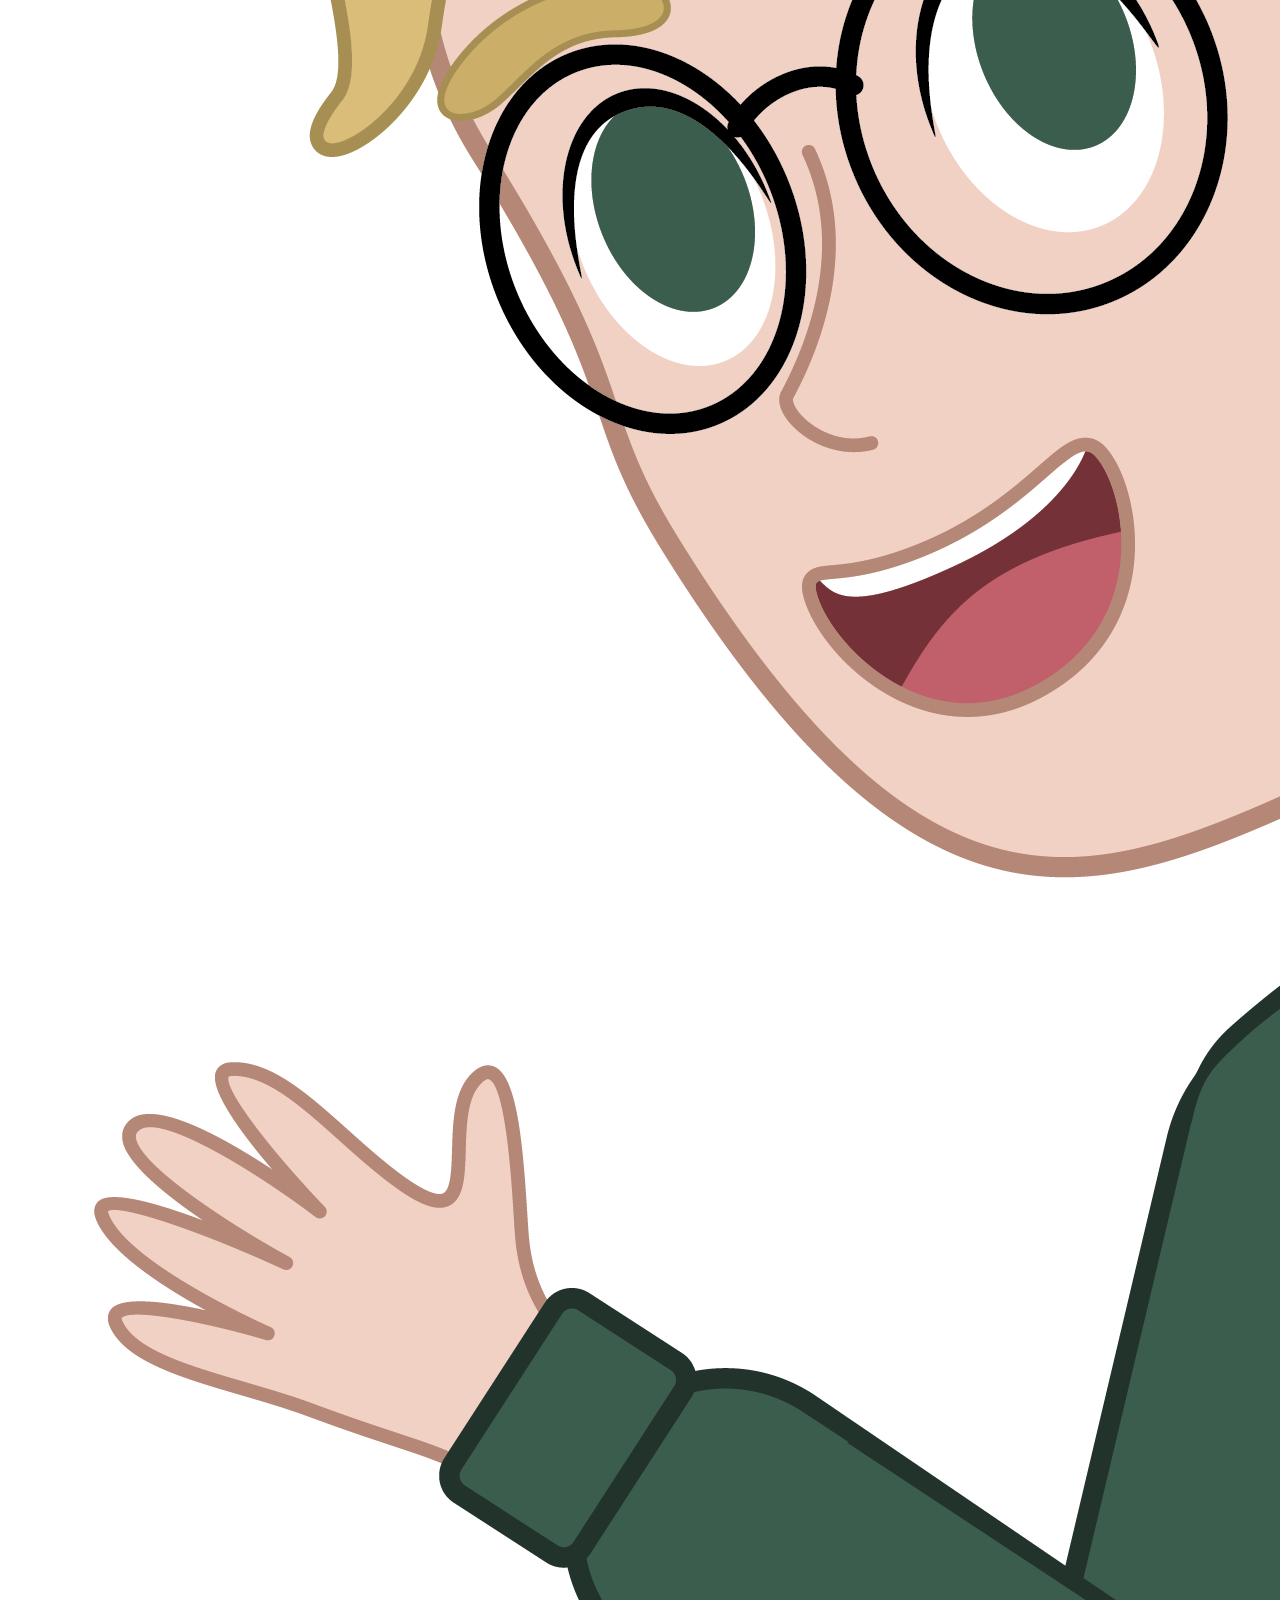
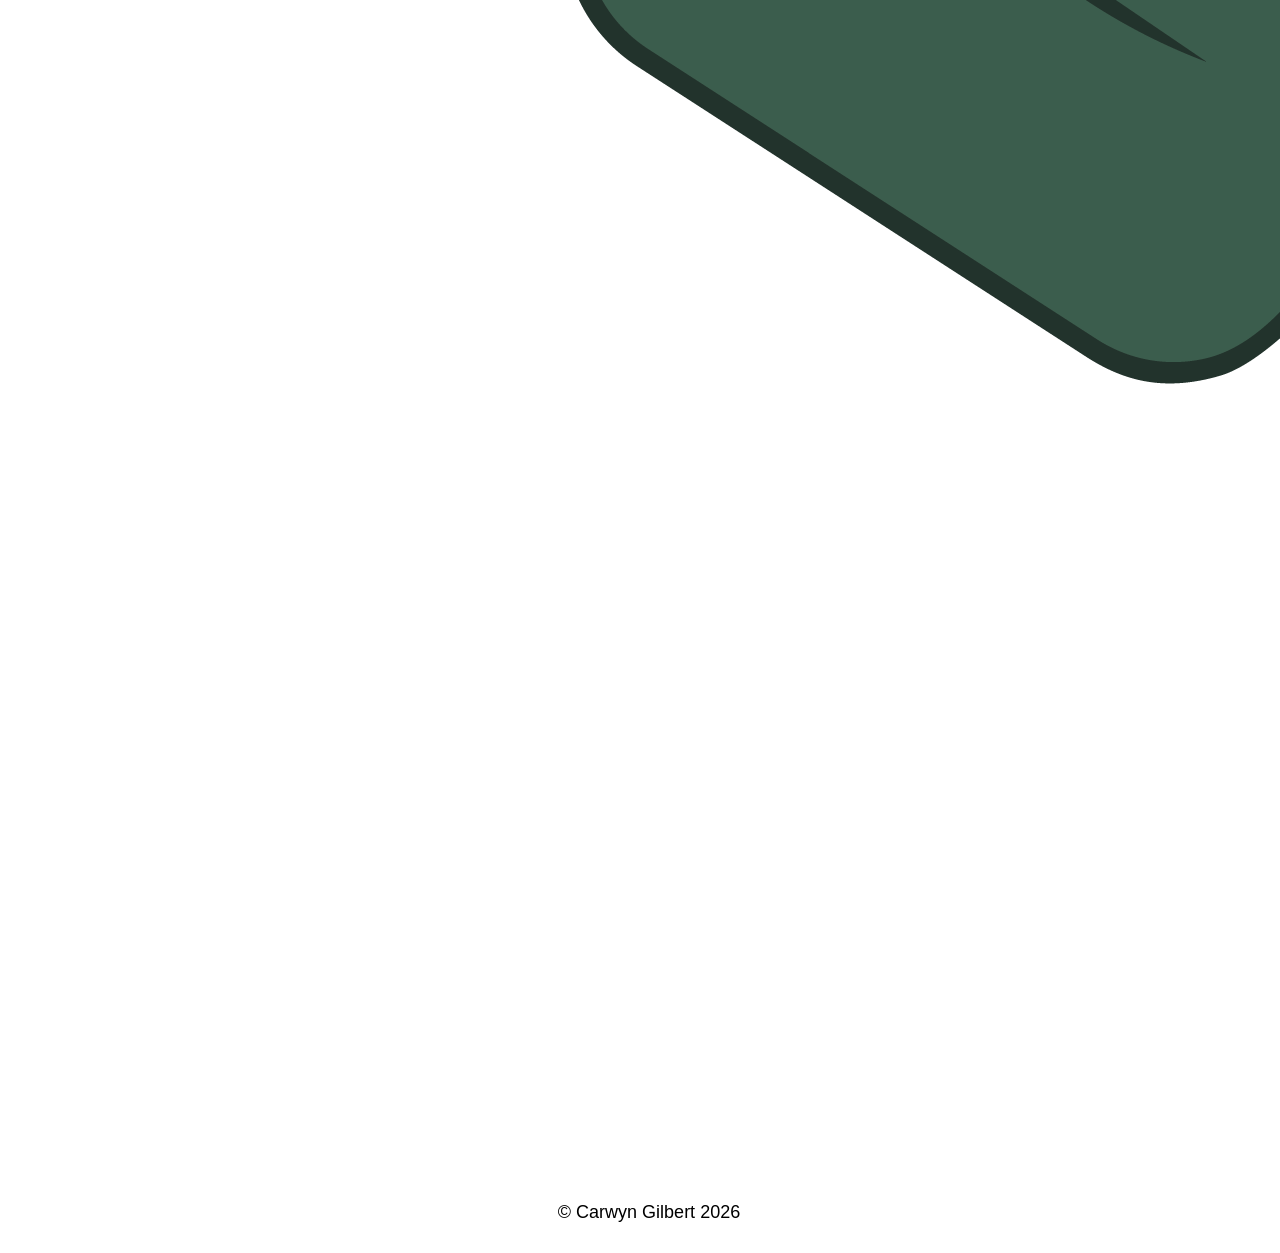
==== commit 5661acea: "ultra basic loading screen added" ====
--- a/about.html
+++ b/about.html
@@ -10,6 +10,9 @@
     <script src="craft.js" defer></script>
 </head>
 <body>
+    <div class="loadingScreen">
+        <h1>Loading...</h1>
+    </div>
     <header>
         <div class="hero" id="craft-hero">
                 <div id="postcard-1"><img class="transparent" src="images/transparent.png"></div>
--- a/main.css
+++ b/main.css
@@ -1,6 +1,17 @@
 html, body {
     margin: 0;
     padding: 0;
+}
+
+.loadingScreen {
+  position: absolute;
+  z-index: 5;
+  width: 100%;
+  height: 100vh;
+  background-color: white;
+  display: flex;
+  align-items: center;
+  justify-content: center;
 }
 
 body {
@@ -228,6 +239,8 @@
     margin: 2rem;    
     text-align: center;
     align-self: start;
+    min-height: 25vw;
+    justify-content: center;
 }
 
 #rise {
@@ -242,6 +255,7 @@
     align-items: center;
 }
 .carousel img {
+    width: 100%;
     grid-area: 1 / 2 / span 1 /span 1;
 }
 .carousel a {
@@ -308,6 +322,16 @@
     display: none;
 }
 
+#alt-top {
+    order: 1;
+}
+#alt-left {
+    display: none;
+}
+#alt-right {
+    display: none;
+}
+
 #bubble {
     display: none;
 }
@@ -322,9 +346,11 @@
     column-gap: 5%;
 }
 
-.portfolio-page img {
-    width: 100%;
+.media {
+    width: 100%;
+    max-width: 50vw;
     grid-row: span 2;
+    grid-column: span 1;
 }
 
 /* Mobile View */
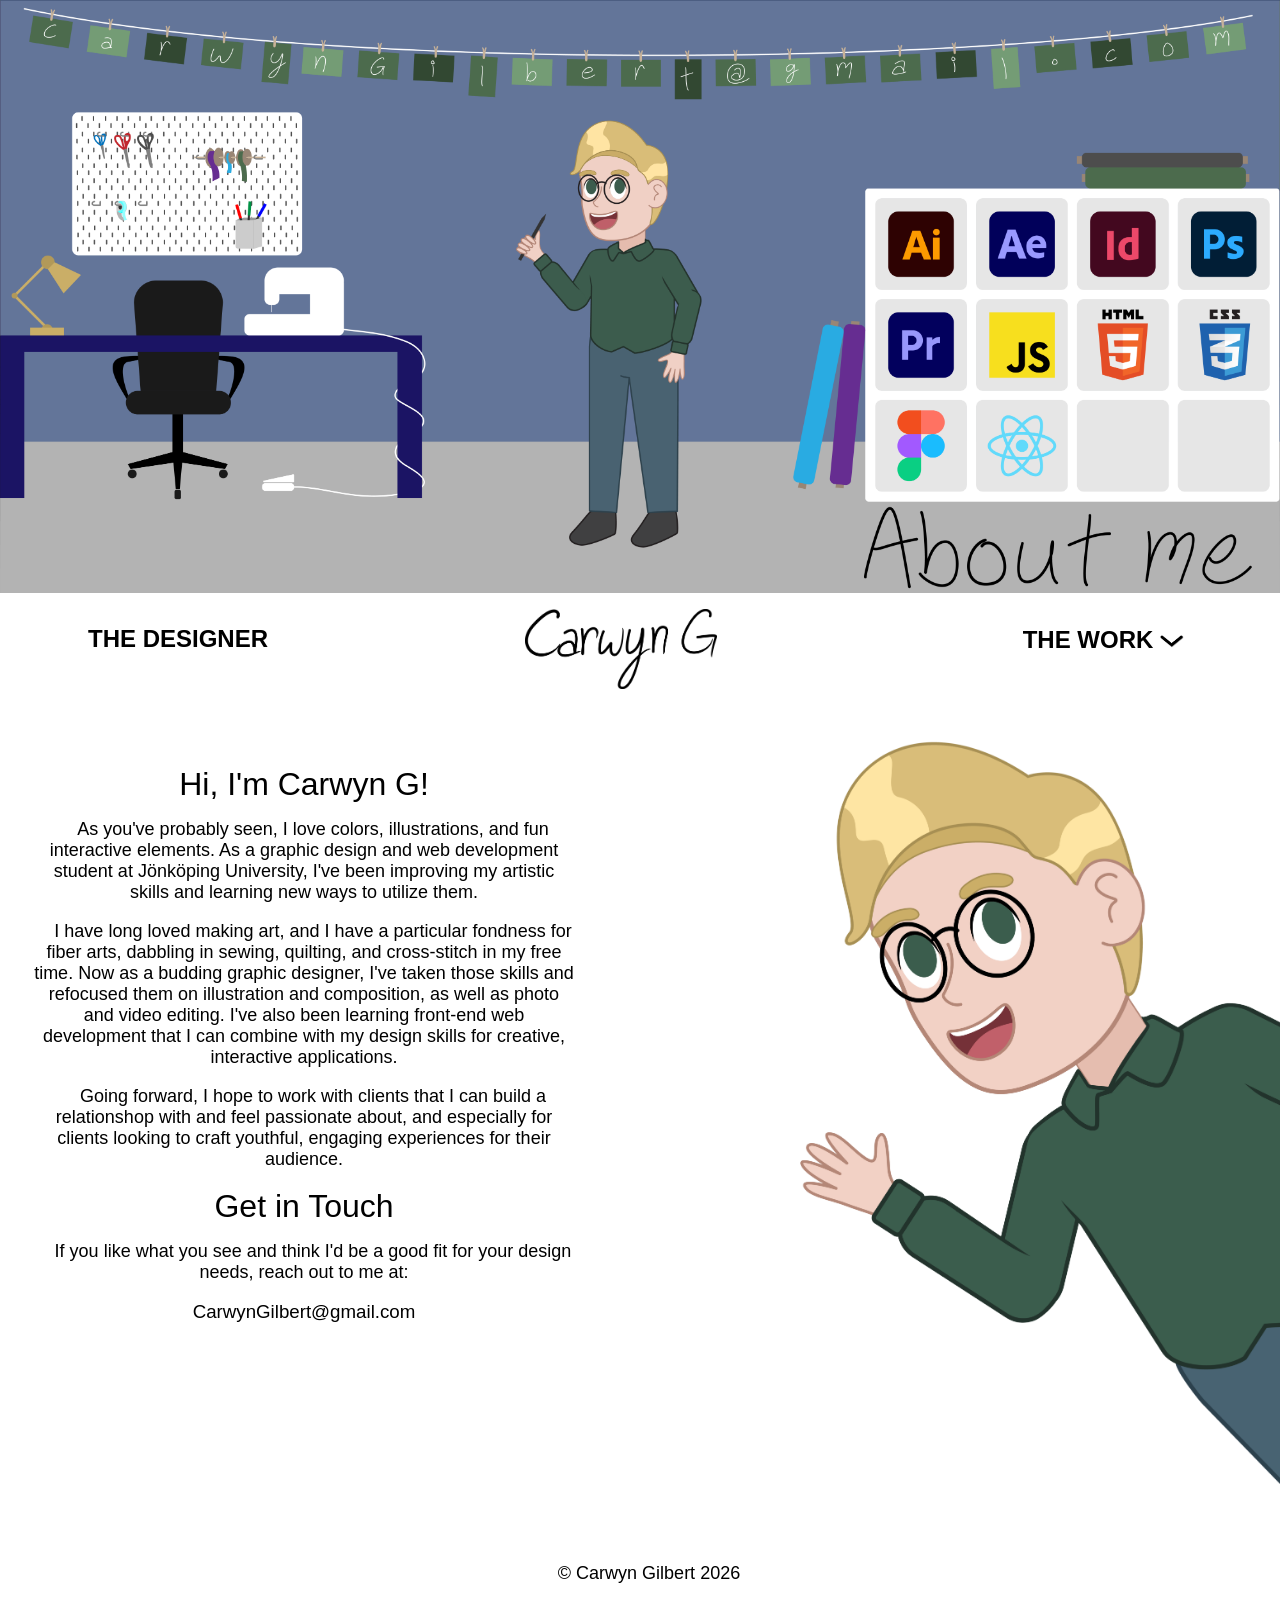
==== commit aab1ceec: "fixed missing class on about page image" ====
--- a/about.html
+++ b/about.html
@@ -100,7 +100,7 @@
                 <p>If you like what you see and think I'd be a good fit for your design needs, reach out to me at:</p>
                 <h3>CarwynGilbert@gmail.com</h3>
             </div>
-            <img src="images/peeking me.png" alt="an illustration of Carwyn G"
+            <img class="media" src="images/peeking me.png" alt="an illustration of Carwyn G">
         </div>
     </main>
     <footer>
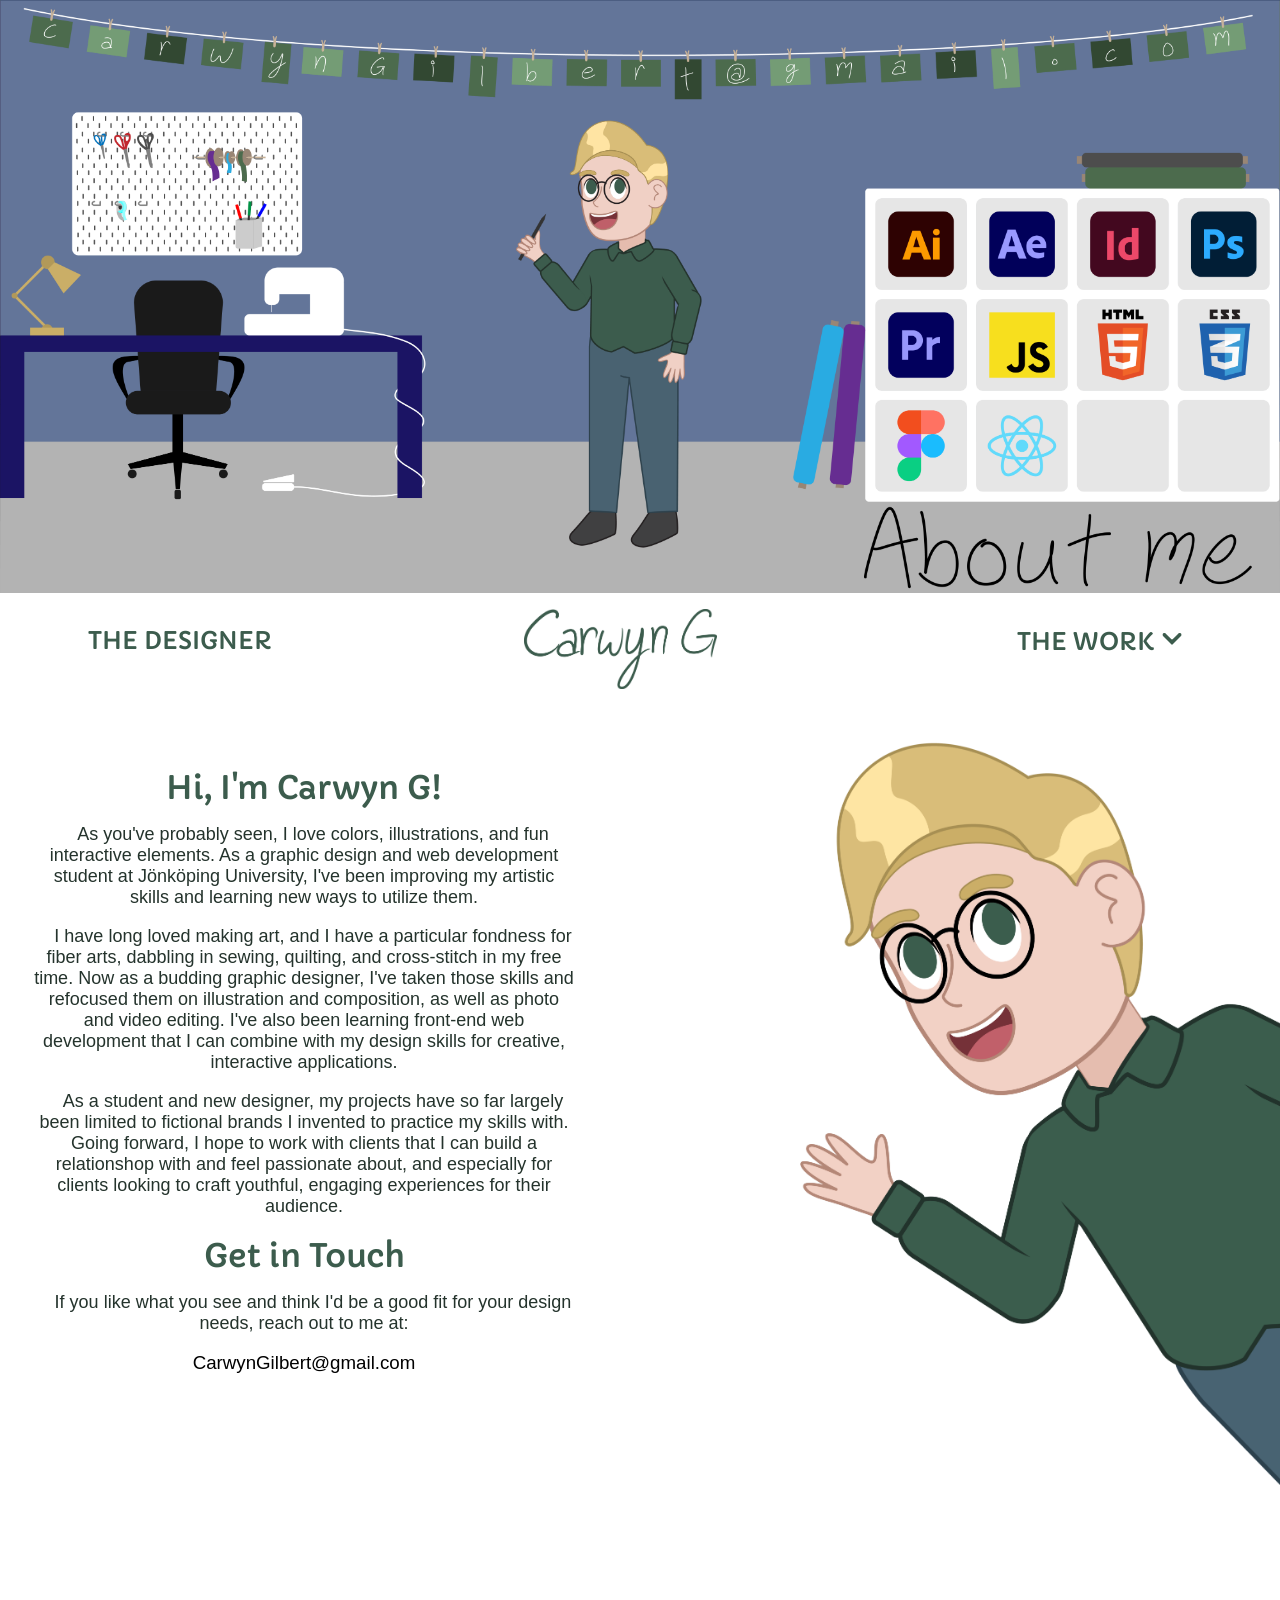
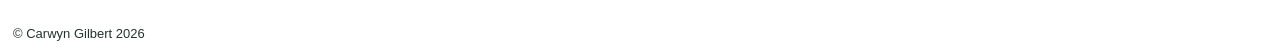
==== commit e7180da0: "style tweaks" ====
--- a/about.html
+++ b/about.html
@@ -3,7 +3,10 @@
 <head>
     <meta charset="UTF-8">
     <meta name="viewport" content="width=device-width, initial-scale=1.0">
-    <title>Carwyn Gilbert Portfolio</title>
+    <title>Carwyn G - Bio</title>
+    <link rel="preconnect" href="https://fonts.googleapis.com">
+    <link rel="preconnect" href="https://fonts.gstatic.com" crossorigin>
+    <link href="https://fonts.googleapis.com/css2?family=Capriola&display=swap" rel="stylesheet">
     <link rel="stylesheet" href="main.css">
     <link rel="stylesheet" href="craft.css">
     <script src="script.js" defer></script>
@@ -95,7 +98,7 @@
                 <h1>Hi, I'm Carwyn G!</h1>
                 <p>As you've probably seen, I love colors, illustrations, and fun interactive elements. As a graphic design and web development student at Jönköping University, I've been improving my artistic skills and learning new ways to utilize them.</p>
                 <p>I have long loved making art, and I have a particular fondness for fiber arts, dabbling in sewing, quilting, and cross-stitch in my free time. Now as a budding graphic designer, I've taken those skills and refocused them on illustration and composition, as well as photo and video editing. I've also been learning front-end web development that I can combine with my design skills for creative, interactive applications.</p>
-                <p>Going forward, I hope to work with clients that I can build a relationshop with and feel passionate about, and especially for clients looking to craft youthful, engaging experiences for their audience.</p>
+                <p>As a student and new designer, my projects have so far largely been limited to fictional brands I invented to practice my skills with. Going forward, I hope to work with clients that I can build a relationshop with and feel passionate about, and especially for clients looking to craft youthful, engaging experiences for their audience.</p>
                 <h1>Get in Touch</h1>
                 <p>If you like what you see and think I'd be a good fit for your design needs, reach out to me at:</p>
                 <h3>CarwynGilbert@gmail.com</h3>
--- a/main.css
+++ b/main.css
@@ -31,7 +31,15 @@
 }
 
 footer {
-    margin: 1%;
+    width: 100%;
+    padding: 1%;
+    margin-top: 1%;
+}
+footer p {
+    color: #24332c;
+    font-size: small;
+    margin: 0;
+    width: 100%;
 }
 
 /* Nav */
@@ -82,9 +90,11 @@
 }
 
 .topnav button {
-    font-family: sans-serif;
-    font-weight: 700;
+    font-family: "Capriola", sans-serif;
+    font-weight: 500;
+    font-style: normal;
     font-size: x-large;
+    color: #3c5c4d;
     text-transform: uppercase;
     margin: 0;
     padding-left: 2em;
@@ -146,6 +156,9 @@
 #submenu li {
     margin: 0;
     margin-top: .5em;
+    font-family: "Capriola", sans-serif;
+    font-weight: 500;
+    font-style: normal;
     font-size: large;
 }
 
@@ -158,9 +171,10 @@
 
 ul a:link,
 ul a:visited {
-    color: black;
-    font-family: sans-serif;
-    font-weight: 700;
+    color: #3C5C4D;
+    font-family: "Capriola", sans-serif;
+    font-weight: 500;
+    font-style: normal;
     font-size: x-large;
     text-decoration: none;
     text-transform: uppercase;
@@ -182,11 +196,13 @@
 
 
 h1 {
-    font-family: sans-serif;
+    font-family: "Capriola", sans-serif;
     font-weight: 500;
+    font-style: normal;
     margin: 0;
     margin-bottom: .5em;
     text-align: center;
+    color: #3c5c4d;
 }
 
 h3 {
@@ -205,6 +221,7 @@
     margin-inline: auto;
     text-indent: 1em;
     font-size: large;
+    color: #24332c;
 }
 
 footer {
@@ -266,11 +283,13 @@
     justify-self: end;
     padding: 0;
     border-radius: 100%;
-    height: 2rem;
-    width: 2rem;
+    height: 3rem;
+    width: 3rem;
     padding: .25rem;
     order: 2;
     cursor: pointer;
+    background-color: #3c5c4d;
+    border: none;
 }
 
 .carousel .left {
@@ -372,8 +391,9 @@
         align-items: center;
     }
     .expanded ul button {
-        font-family: sans-serif;
-        font-weight: 700;
+        font-family: "Capriola", sans-serif;
+        font-weight: 500;
+        font-style: normal;
         font-size: x-large;
         margin: 0;
         padding: 0;
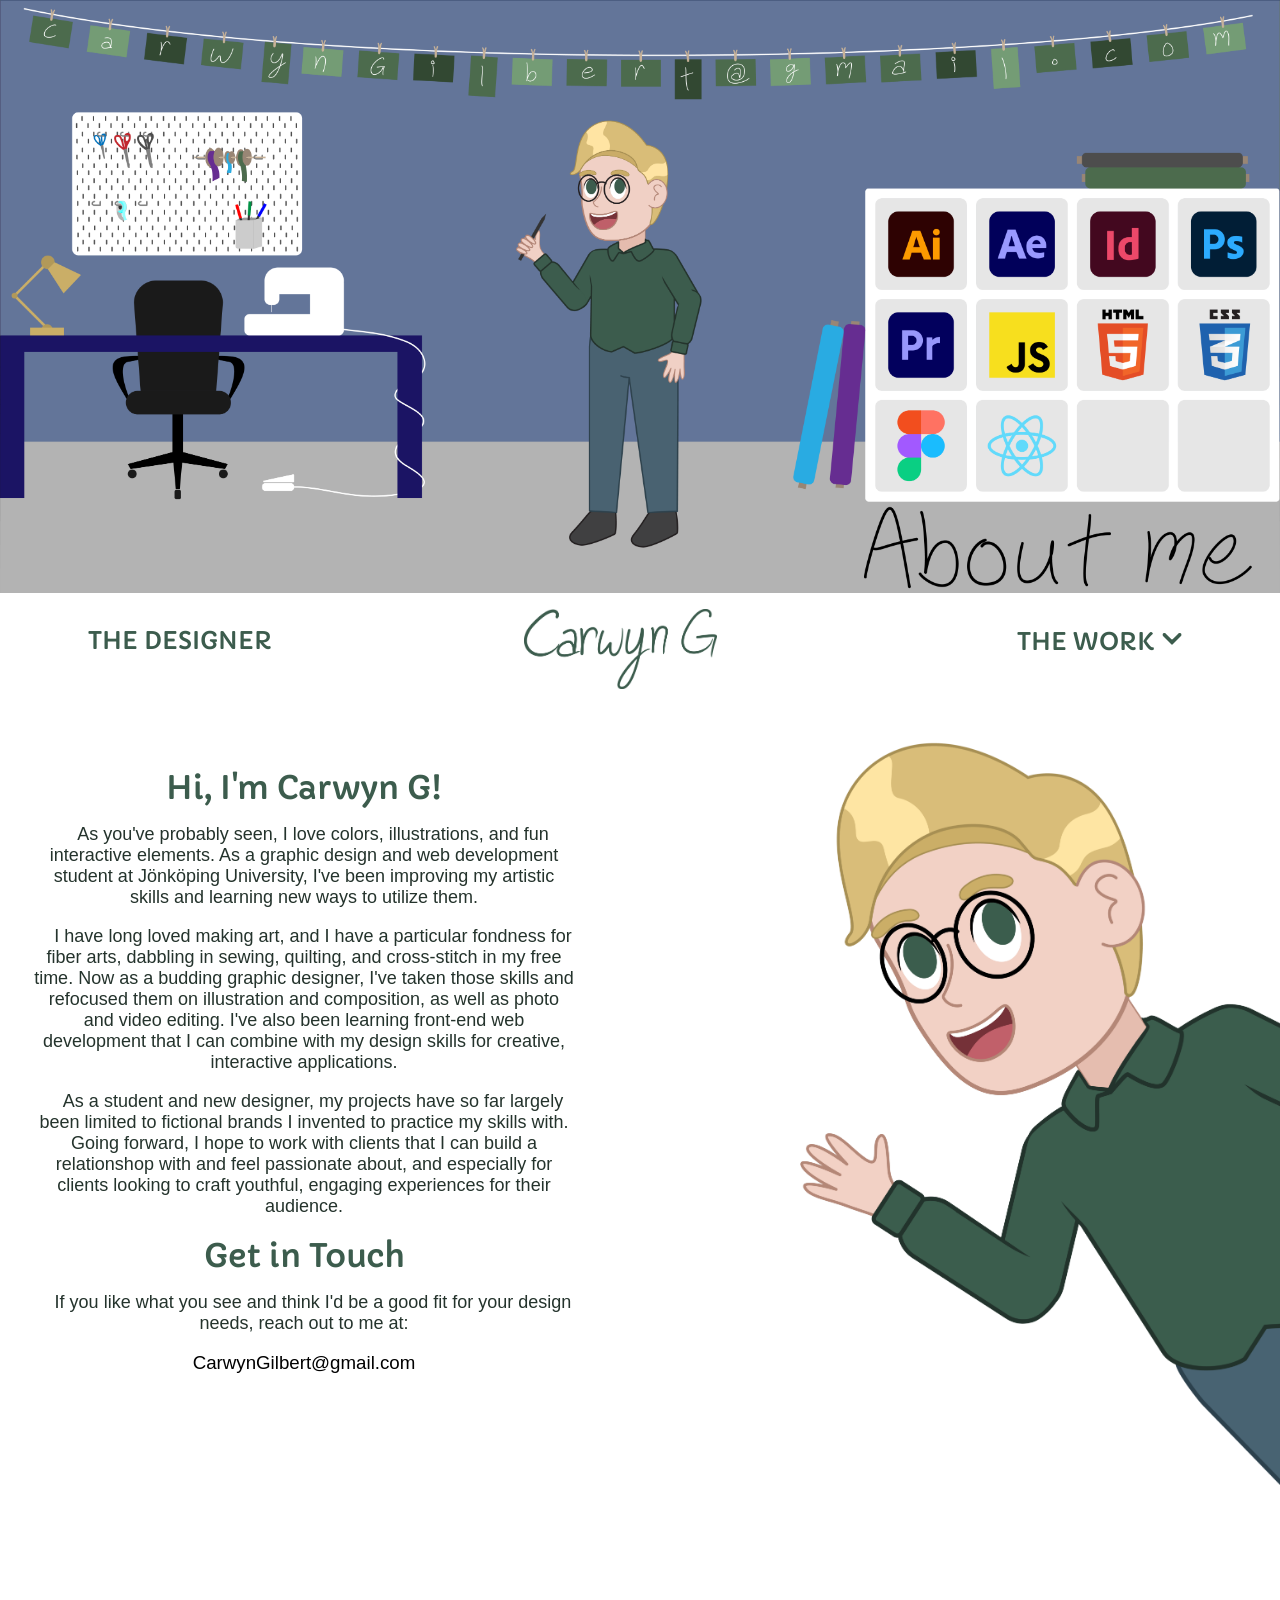
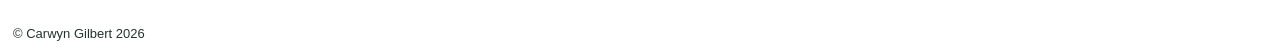
==== commit 5905c91c: "Better loader" ====
--- a/about.html
+++ b/about.html
@@ -14,7 +14,16 @@
 </head>
 <body>
     <div class="loadingScreen">
-        <h1>Loading...</h1>
+        <!-- <div class="loader"></div> -->
+        <div class="pencil">
+            <div class="ball-point"></div>
+            <div class="cap"></div>
+            <div class="cap-base"></div>
+            <div class="middle"></div>
+            <div class="eraser"></div>
+        </div>
+        <div class="line"></div>
+        <h1 id="loading-text">Excitement Building... Please Wait</h1>
     </div>
     <header>
         <div class="hero" id="craft-hero">
--- a/main.css
+++ b/main.css
@@ -4,14 +4,151 @@
 }
 
 .loadingScreen {
-  position: absolute;
-  z-index: 5;
+  position: fixed;
+  z-index: 20;
   width: 100%;
   height: 100vh;
-  background-color: white;
+  background-color: #d3e3d7;
   display: flex;
   align-items: center;
   justify-content: center;
+  flex-direction: column;
+}
+#loading-text {
+    margin-top: 10%;
+}
+
+/* .loader {
+    z-index: 40;
+    width: 60px;
+    height: 60px;
+    border: 8px solid #F3F7F4;
+    border-top-color: #3c5c4d;
+    border-radius: 50%;
+    margin: 2%;
+    animation: spin 1.5s linear infinite;
+}
+@keyframes spin {
+  to { transform: rotate(360deg); }
+} */
+
+  @keyframes pencil-animation {
+    0% {
+      transform: rotate(135deg);
+    }
+
+    20% {
+      transform: rotate(315deg);
+    }
+
+    45% {
+      transform: translateX(300px) rotate(315deg);
+    }
+
+    55% {
+      transform: translateX(300px) rotate(495deg);
+    }
+
+    100% {
+      transform: rotate(495deg);
+    }
+  }
+
+.pencil {
+  z-index: 40;
+  position: relative;
+  width: 300px;
+  height: 40px;
+  transform-origin: center;
+  transform: rotate(135deg);
+  animation: pencil-animation 10s infinite;
+}
+.ball-point {
+    z-index: 40;
+    position: absolute;
+    left: 0;
+    top: 50%;
+    transform: translateY(-50%);
+    background-color: #3c5c4d;
+    height: 10px;
+    width: 10px;
+    border-radius: 50px;
+  }
+
+.cap {
+    z-index: 40;
+    position: absolute;
+    left: 0px;
+    top: 50%;
+    transform: translateY(-50%);
+    clip-path: polygon(20% 40%, 100% 0%, 100% 100%, 20% 60%);
+    background-color: #24332c;
+    width: 12%;
+    height: 100%;
+  }
+
+.cap-base {
+    z-index: 40;
+    position: absolute;
+    left: 12%;
+    top: 0;
+    height: 100%;
+    width: 20px;
+    background-color: #24332c;
+  }
+
+.middle {
+    z-index: 40;
+    position: absolute;
+    left: calc(12% + 20px);
+    top: 0;
+    height: 100%;
+    width: 70%;
+    background-color: #3c5c4d;
+  }
+
+.eraser {
+    z-index: 40;
+    position: absolute;
+    left: calc(12% + 70% + 20px);
+    top: 0;
+    height: 100%;
+    width: 11%;
+    border-top-right-radius: 5px;
+    border-bottom-right-radius: 5px;
+    background-color: #24332c;
+  }
+
+  @keyframes line-animation {
+    20% {
+      transform: scaleX(0);
+    }
+
+    45% {
+      transform: scaleX(0.6);
+    }
+
+    55% {
+      transform: scaleX(0.6);
+    }
+
+    100% {
+      transform: scaleX(0);
+    }
+  }
+.line {
+    z-index: 40;
+  position: relative;
+  top: 80px;
+  right: 103px;
+  height: 10px;
+  width: 1000px;
+  z-index: -1;
+  border-radius: 50px;
+  background-color: #3C5C4D;
+  transform: scaleX(0);
+  transform-origin: center;
+  animation: line-animation 10s infinite;
 }
 
 body {
